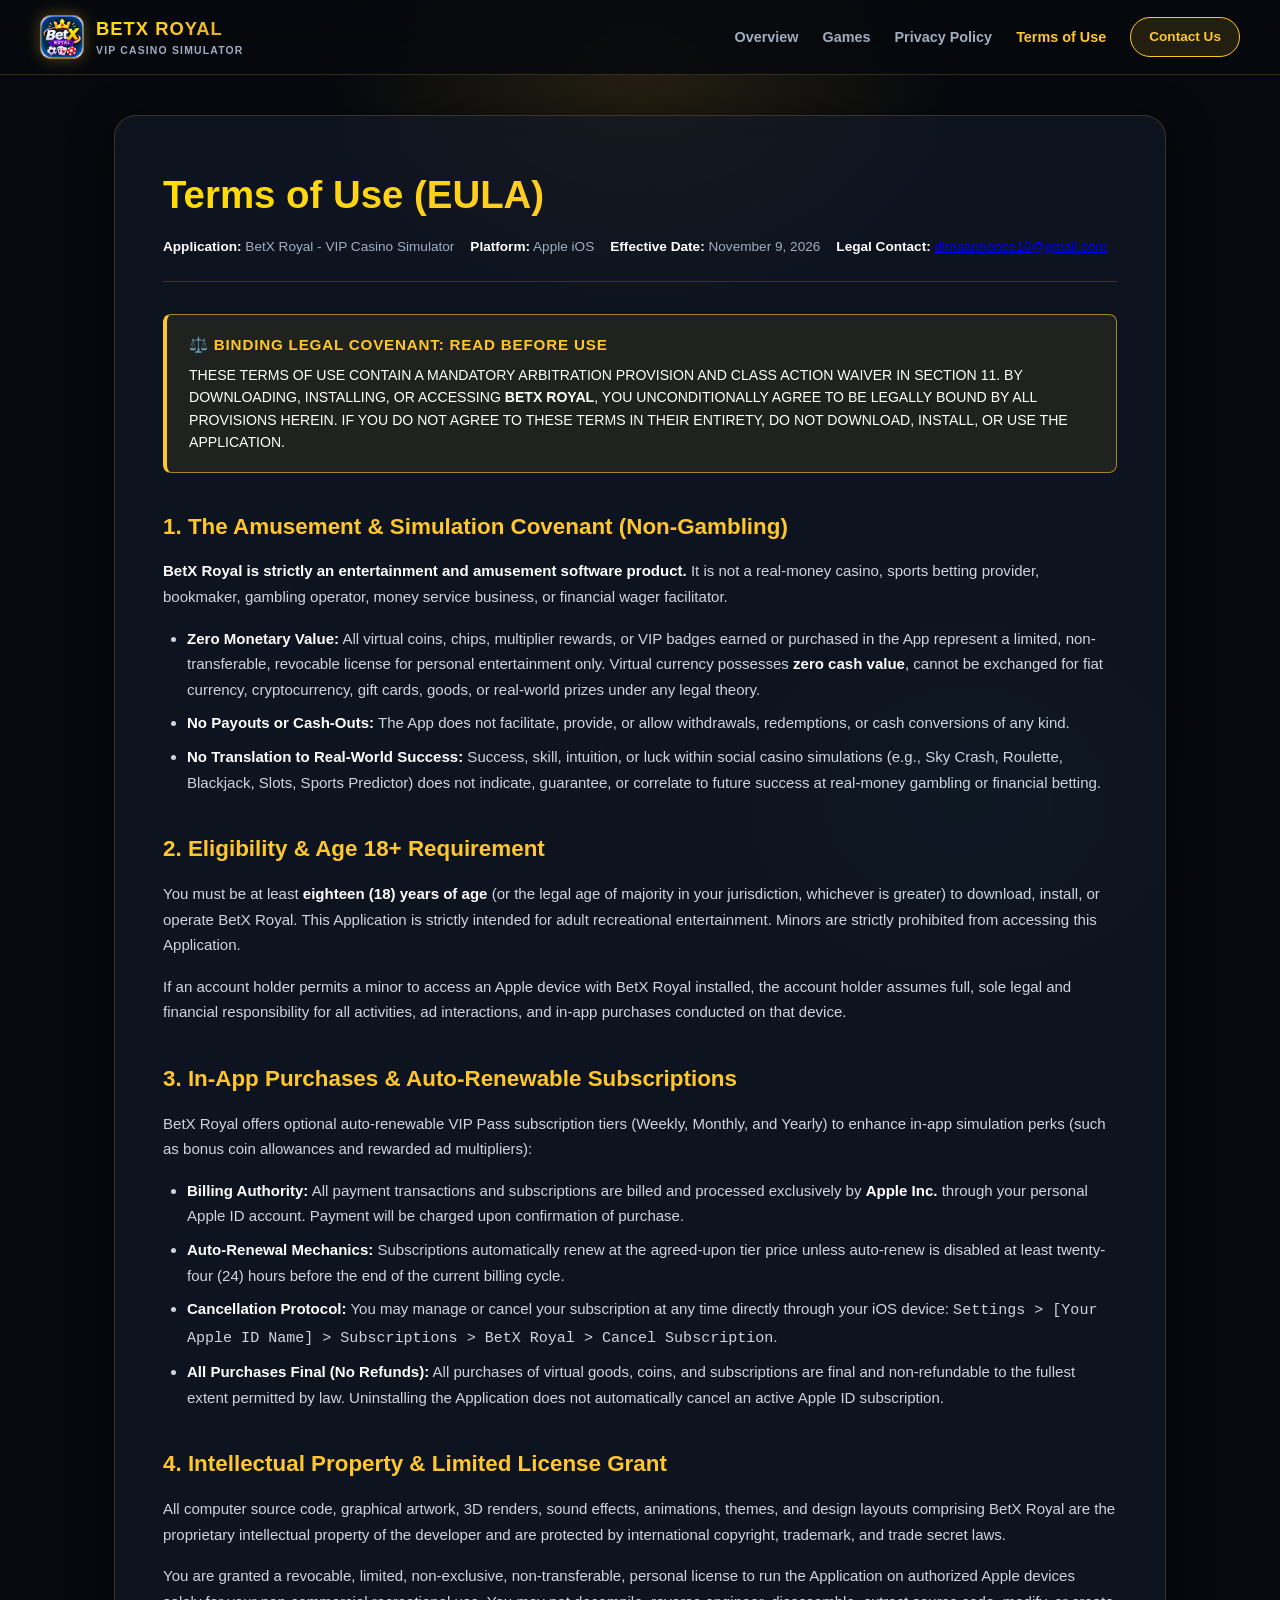
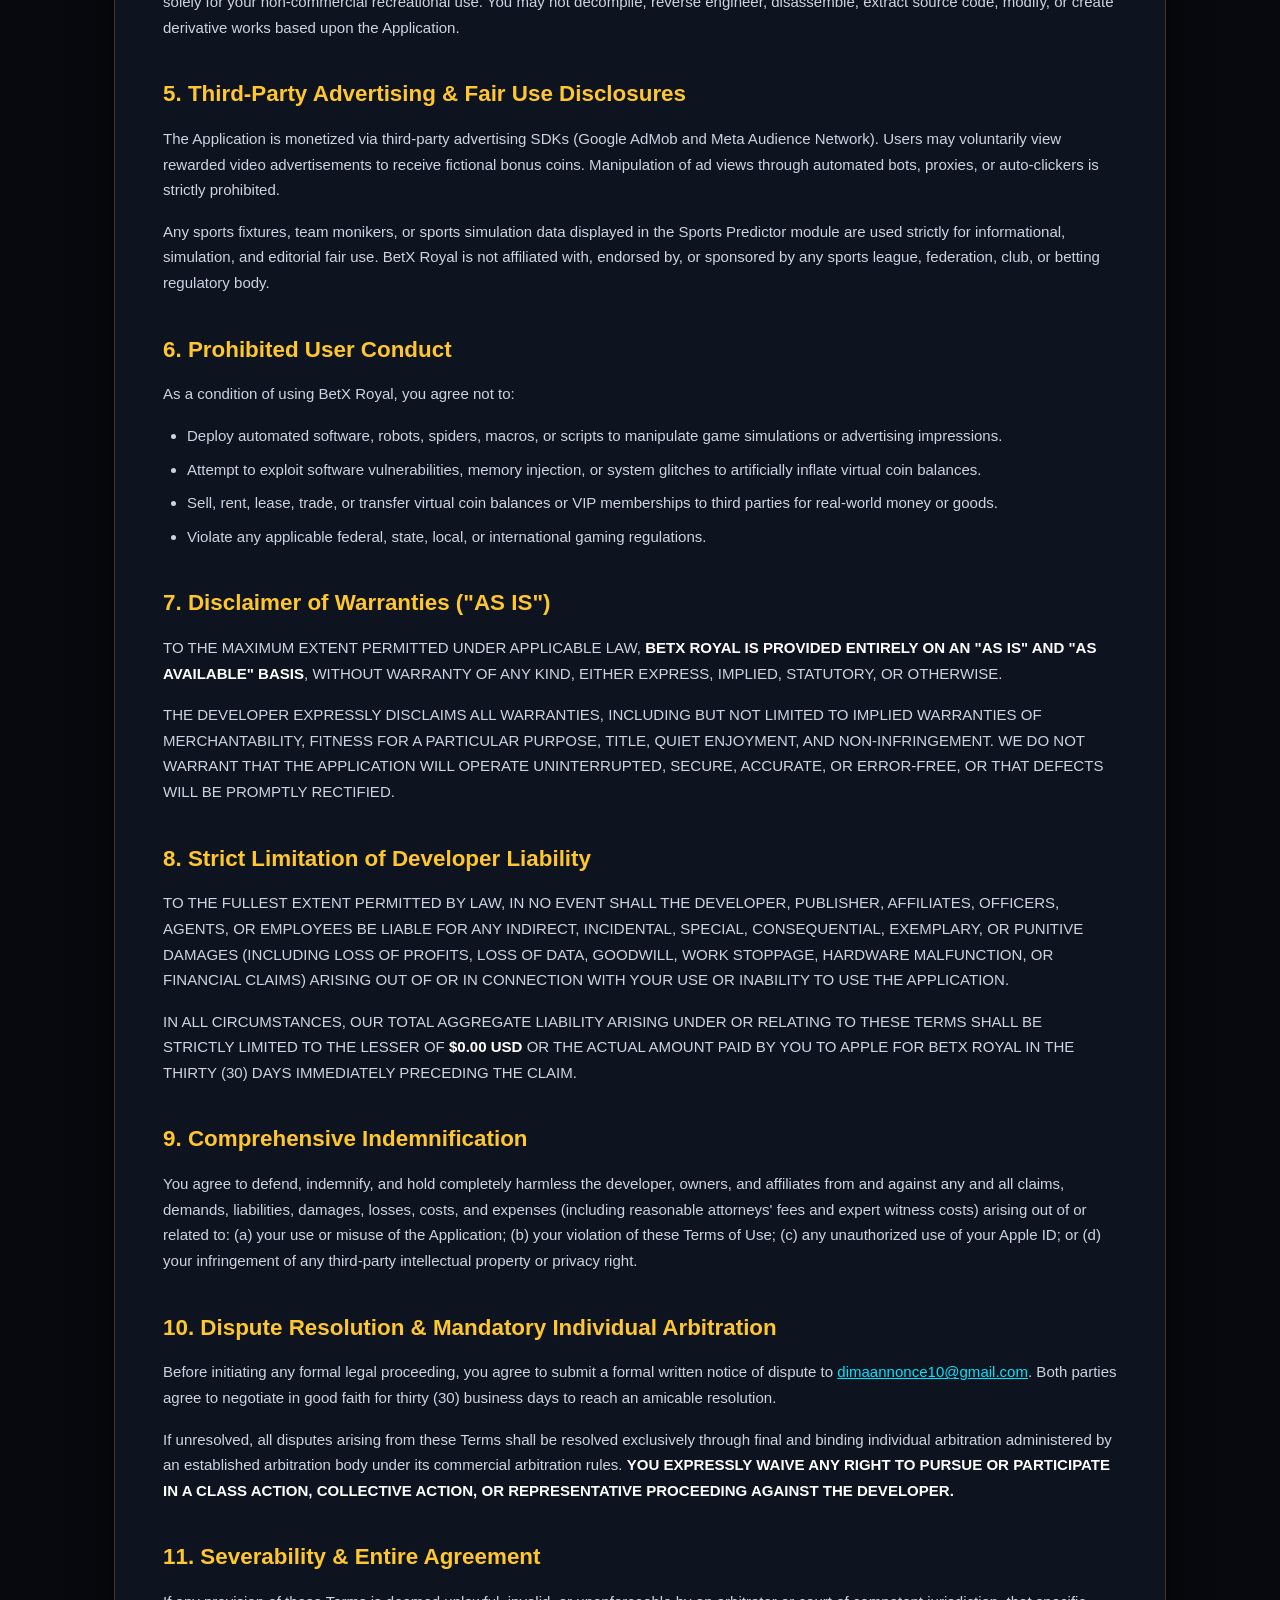
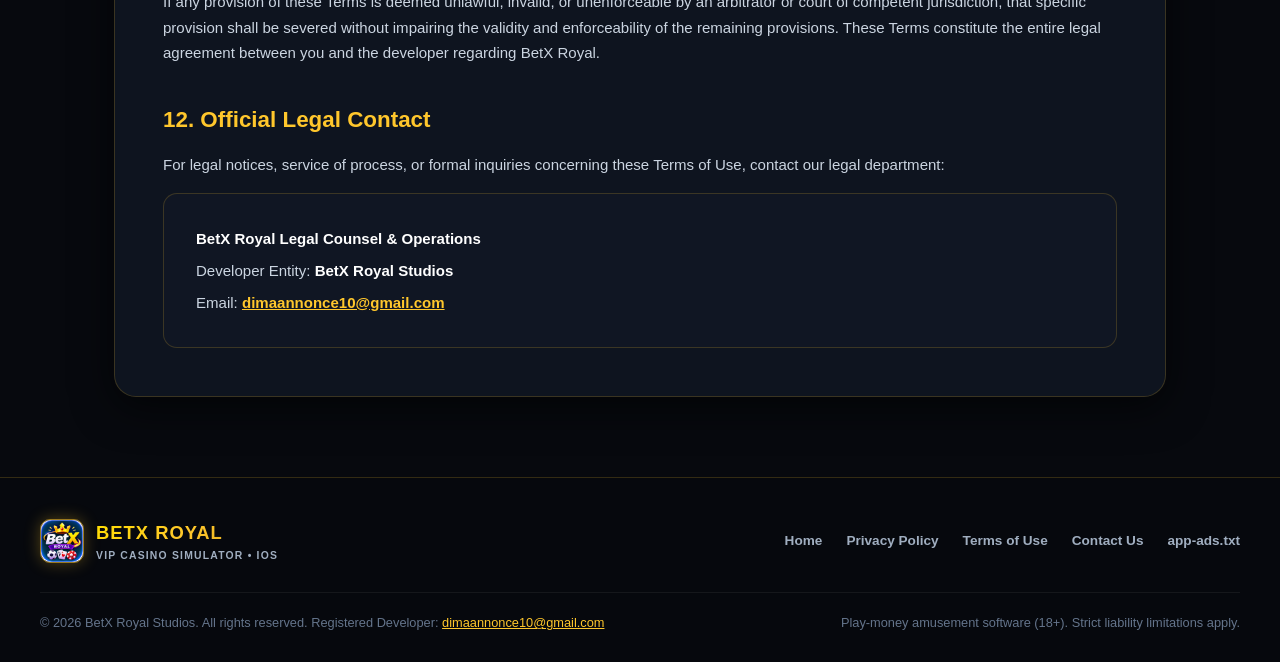
==== terms.html @ 53bc8b68 "Add luxury marketing portal, lawyer-grade privacy policy, terms of use, contact hub, and app-ads.txt" ====
<!DOCTYPE html>
<html lang="en">
<head>
    <meta charset="UTF-8">
    <meta name="viewport" content="width=device-width, initial-scale=1.0">
    <title>Terms of Use | BetX Royal - VIP Casino Simulator</title>
    <meta name="description" content="Official Terms of Use & End User License Agreement (EULA) for BetX Royal (iOS). Strict non-gambling amusement covenant and legal terms.">
    <link rel="stylesheet" href="assets/style.css">
    <link rel="icon" type="image/png" href="assets/logo.png">
</head>
<body>
    <div class="bg-glow-1"></div>
    <div class="bg-glow-2"></div>

    <!-- Navigation Header -->
    <header class="navbar">
        <div class="nav-container">
            <a href="index.html" class="brand-link">
                <img src="assets/logo.png" alt="BetX Royal Logo" class="brand-logo">
                <div class="brand-text">
                    <h1>BETX ROYAL</h1>
                    <p>VIP Casino Simulator</p>
                </div>
            </a>
            <nav class="nav-links">
                <a href="index.html">Overview</a>
                <a href="index.html#games">Games</a>
                <a href="privacy.html">Privacy Policy</a>
                <a href="terms.html" class="active">Terms of Use</a>
                <a href="contact.html" class="btn-contact-nav">Contact Us</a>
            </nav>
        </div>
    </header>

    <!-- Main Content -->
    <main class="content-wrapper">
        <div class="legal-card">
            <div class="legal-header">
                <h1>Terms of Use (EULA)</h1>
                <div class="legal-meta">
                    <span><strong>Application:</strong> BetX Royal - VIP Casino Simulator</span>
                    <span><strong>Platform:</strong> Apple iOS</span>
                    <span><strong>Effective Date:</strong> November 9, 2026</span>
                    <span><strong>Legal Contact:</strong> <a href="mailto:dimaannonce10@gmail.com">dimaannonce10@gmail.com</a></span>
                </div>
            </div>

            <!-- Lawyer Alert Notice -->
            <div class="legal-alert">
                <h4>⚖️ BINDING LEGAL COVENANT: READ BEFORE USE</h4>
                <p>
                    THESE TERMS OF USE CONTAIN A MANDATORY ARBITRATION PROVISION AND CLASS ACTION WAIVER IN SECTION 11. BY DOWNLOADING, INSTALLING, OR ACCESSING <strong>BETX ROYAL</strong>, YOU UNCONDITIONALLY AGREE TO BE LEGALLY BOUND BY ALL PROVISIONS HEREIN. IF YOU DO NOT AGREE TO THESE TERMS IN THEIR ENTIRETY, DO NOT DOWNLOAD, INSTALL, OR USE THE APPLICATION.
                </p>
            </div>

            <div class="legal-content">
                <h2>1. The Amusement & Simulation Covenant (Non-Gambling)</h2>
                <p>
                    <strong>BetX Royal is strictly an entertainment and amusement software product.</strong> It is not a real-money casino, sports betting provider, bookmaker, gambling operator, money service business, or financial wager facilitator.
                </p>
                <ul>
                    <li><strong>Zero Monetary Value:</strong> All virtual coins, chips, multiplier rewards, or VIP badges earned or purchased in the App represent a limited, non-transferable, revocable license for personal entertainment only. Virtual currency possesses <strong>zero cash value</strong>, cannot be exchanged for fiat currency, cryptocurrency, gift cards, goods, or real-world prizes under any legal theory.</li>
                    <li><strong>No Payouts or Cash-Outs:</strong> The App does not facilitate, provide, or allow withdrawals, redemptions, or cash conversions of any kind. </li>
                    <li><strong>No Translation to Real-World Success:</strong> Success, skill, intuition, or luck within social casino simulations (e.g., Sky Crash, Roulette, Blackjack, Slots, Sports Predictor) does not indicate, guarantee, or correlate to future success at real-money gambling or financial betting.</li>
                </ul>

                <h2>2. Eligibility & Age 18+ Requirement</h2>
                <p>
                    You must be at least <strong>eighteen (18) years of age</strong> (or the legal age of majority in your jurisdiction, whichever is greater) to download, install, or operate BetX Royal. This Application is strictly intended for adult recreational entertainment. Minors are strictly prohibited from accessing this Application.
                </p>
                <p>
                    If an account holder permits a minor to access an Apple device with BetX Royal installed, the account holder assumes full, sole legal and financial responsibility for all activities, ad interactions, and in-app purchases conducted on that device.
                </p>

                <h2>3. In-App Purchases & Auto-Renewable Subscriptions</h2>
                <p>
                    BetX Royal offers optional auto-renewable VIP Pass subscription tiers (Weekly, Monthly, and Yearly) to enhance in-app simulation perks (such as bonus coin allowances and rewarded ad multipliers):
                </p>
                <ul>
                    <li><strong>Billing Authority:</strong> All payment transactions and subscriptions are billed and processed exclusively by <strong>Apple Inc.</strong> through your personal Apple ID account. Payment will be charged upon confirmation of purchase.</li>
                    <li><strong>Auto-Renewal Mechanics:</strong> Subscriptions automatically renew at the agreed-upon tier price unless auto-renew is disabled at least twenty-four (24) hours before the end of the current billing cycle.</li>
                    <li><strong>Cancellation Protocol:</strong> You may manage or cancel your subscription at any time directly through your iOS device: <code>Settings &gt; [Your Apple ID Name] &gt; Subscriptions &gt; BetX Royal &gt; Cancel Subscription</code>.</li>
                    <li><strong>All Purchases Final (No Refunds):</strong> All purchases of virtual goods, coins, and subscriptions are final and non-refundable to the fullest extent permitted by law. Uninstalling the Application does not automatically cancel an active Apple ID subscription.</li>
                </ul>

                <h2>4. Intellectual Property & Limited License Grant</h2>
                <p>
                    All computer source code, graphical artwork, 3D renders, sound effects, animations, themes, and design layouts comprising BetX Royal are the proprietary intellectual property of the developer and are protected by international copyright, trademark, and trade secret laws.
                </p>
                <p>
                    You are granted a revocable, limited, non-exclusive, non-transferable, personal license to run the Application on authorized Apple devices solely for your non-commercial recreational use. You may not decompile, reverse engineer, disassemble, extract source code, modify, or create derivative works based upon the Application.
                </p>

                <h2>5. Third-Party Advertising & Fair Use Disclosures</h2>
                <p>
                    The Application is monetized via third-party advertising SDKs (Google AdMob and Meta Audience Network). Users may voluntarily view rewarded video advertisements to receive fictional bonus coins. Manipulation of ad views through automated bots, proxies, or auto-clickers is strictly prohibited.
                </p>
                <p>
                    Any sports fixtures, team monikers, or sports simulation data displayed in the Sports Predictor module are used strictly for informational, simulation, and editorial fair use. BetX Royal is not affiliated with, endorsed by, or sponsored by any sports league, federation, club, or betting regulatory body.
                </p>

                <h2>6. Prohibited User Conduct</h2>
                <p>As a condition of using BetX Royal, you agree not to:</p>
                <ul>
                    <li>Deploy automated software, robots, spiders, macros, or scripts to manipulate game simulations or advertising impressions.</li>
                    <li>Attempt to exploit software vulnerabilities, memory injection, or system glitches to artificially inflate virtual coin balances.</li>
                    <li>Sell, rent, lease, trade, or transfer virtual coin balances or VIP memberships to third parties for real-world money or goods.</li>
                    <li>Violate any applicable federal, state, local, or international gaming regulations.</li>
                </ul>

                <h2>7. Disclaimer of Warranties ("AS IS")</h2>
                <p>
                    TO THE MAXIMUM EXTENT PERMITTED UNDER APPLICABLE LAW, <strong>BETX ROYAL IS PROVIDED ENTIRELY ON AN "AS IS" AND "AS AVAILABLE" BASIS</strong>, WITHOUT WARRANTY OF ANY KIND, EITHER EXPRESS, IMPLIED, STATUTORY, OR OTHERWISE. 
                </p>
                <p>
                    THE DEVELOPER EXPRESSLY DISCLAIMS ALL WARRANTIES, INCLUDING BUT NOT LIMITED TO IMPLIED WARRANTIES OF MERCHANTABILITY, FITNESS FOR A PARTICULAR PURPOSE, TITLE, QUIET ENJOYMENT, AND NON-INFRINGEMENT. WE DO NOT WARRANT THAT THE APPLICATION WILL OPERATE UNINTERRUPTED, SECURE, ACCURATE, OR ERROR-FREE, OR THAT DEFECTS WILL BE PROMPTLY RECTIFIED.
                </p>

                <h2>8. Strict Limitation of Developer Liability</h2>
                <p>
                    TO THE FULLEST EXTENT PERMITTED BY LAW, IN NO EVENT SHALL THE DEVELOPER, PUBLISHER, AFFILIATES, OFFICERS, AGENTS, OR EMPLOYEES BE LIABLE FOR ANY INDIRECT, INCIDENTAL, SPECIAL, CONSEQUENTIAL, EXEMPLARY, OR PUNITIVE DAMAGES (INCLUDING LOSS OF PROFITS, LOSS OF DATA, GOODWILL, WORK STOPPAGE, HARDWARE MALFUNCTION, OR FINANCIAL CLAIMS) ARISING OUT OF OR IN CONNECTION WITH YOUR USE OR INABILITY TO USE THE APPLICATION.
                </p>
                <p>
                    IN ALL CIRCUMSTANCES, OUR TOTAL AGGREGATE LIABILITY ARISING UNDER OR RELATING TO THESE TERMS SHALL BE STRICTLY LIMITED TO THE LESSER OF <strong>$0.00 USD</strong> OR THE ACTUAL AMOUNT PAID BY YOU TO APPLE FOR BETX ROYAL IN THE THIRTY (30) DAYS IMMEDIATELY PRECEDING THE CLAIM.
                </p>

                <h2>9. Comprehensive Indemnification</h2>
                <p>
                    You agree to defend, indemnify, and hold completely harmless the developer, owners, and affiliates from and against any and all claims, demands, liabilities, damages, losses, costs, and expenses (including reasonable attorneys' fees and expert witness costs) arising out of or related to: (a) your use or misuse of the Application; (b) your violation of these Terms of Use; (c) any unauthorized use of your Apple ID; or (d) your infringement of any third-party intellectual property or privacy right.
                </p>

                <h2>10. Dispute Resolution & Mandatory Individual Arbitration</h2>
                <p>
                    Before initiating any formal legal proceeding, you agree to submit a formal written notice of dispute to <a href="mailto:dimaannonce10@gmail.com">dimaannonce10@gmail.com</a>. Both parties agree to negotiate in good faith for thirty (30) business days to reach an amicable resolution.
                </p>
                <p>
                    If unresolved, all disputes arising from these Terms shall be resolved exclusively through final and binding individual arbitration administered by an established arbitration body under its commercial arbitration rules. <strong>YOU EXPRESSLY WAIVE ANY RIGHT TO PURSUE OR PARTICIPATE IN A CLASS ACTION, COLLECTIVE ACTION, OR REPRESENTATIVE PROCEEDING AGAINST THE DEVELOPER.</strong>
                </p>

                <h2>11. Severability & Entire Agreement</h2>
                <p>
                    If any provision of these Terms is deemed unlawful, invalid, or unenforceable by an arbitrator or court of competent jurisdiction, that specific provision shall be severed without impairing the validity and enforceability of the remaining provisions. These Terms constitute the entire legal agreement between you and the developer regarding BetX Royal.
                </p>

                <h2>12. Official Legal Contact</h2>
                <p>
                    For legal notices, service of process, or formal inquiries concerning these Terms of Use, contact our legal department:
                </p>
                <div class="contact-info-card" style="margin-top: 16px;">
                    <p style="margin-bottom: 6px;"><strong>BetX Royal Legal Counsel & Operations</strong></p>
                    <p style="margin-bottom: 6px;">Developer Entity: <strong>BetX Royal Studios</strong></p>
                    <p style="margin-bottom: 0;">Email: <a href="mailto:dimaannonce10@gmail.com" style="color: var(--gold); font-weight: 700;">dimaannonce10@gmail.com</a></p>
                </div>
            </div>
        </div>
    </main>

    <!-- Footer -->
    <footer class="footer">
        <div class="footer-container">
            <div class="footer-top">
                <a href="index.html" class="brand-link">
                    <img src="assets/logo.png" alt="BetX Royal" class="brand-logo">
                    <div class="brand-text">
                        <h1>BETX ROYAL</h1>
                        <p>VIP Casino Simulator &bull; iOS</p>
                    </div>
                </a>
                <div class="footer-links">
                    <a href="index.html">Home</a>
                    <a href="privacy.html">Privacy Policy</a>
                    <a href="terms.html">Terms of Use</a>
                    <a href="contact.html">Contact Us</a>
                    <a href="app-ads.txt">app-ads.txt</a>
                </div>
            </div>
            <div class="footer-bottom">
                <div>&copy; 2026 BetX Royal Studios. All rights reserved. Registered Developer: <a href="mailto:dimaannonce10@gmail.com" style="color: var(--gold);">dimaannonce10@gmail.com</a></div>
                <div>Play-money amusement software (18+). Strict liability limitations apply.</div>
            </div>
        </div>
    </footer>
</body>
</html>
---- assets/style.css ----
:root {
    --bg-primary: #07090E;
    --bg-secondary: #0C1018;
    --bg-card: rgba(18, 24, 38, 0.75);
    --bg-card-hover: rgba(26, 34, 52, 0.9);
    --gold: #FFC72C;
    --gold-light: #FFE082;
    --gold-dark: #D4A017;
    --gold-gradient: linear-gradient(135deg, #FFDF00 0%, #FFC72C 50%, #D4A017 100%);
    --cyan: #00E5FF;
    --emerald: #00F084;
    --text-primary: #FFFFFF;
    --text-secondary: #A0AEC0;
    --text-muted: #64748B;
    --border-subtle: rgba(255, 199, 44, 0.18);
    --border-active: rgba(255, 199, 44, 0.6);
    --shadow-gold: 0 8px 32px rgba(255, 199, 44, 0.15);
    --shadow-cyan: 0 8px 32px rgba(0, 229, 255, 0.15);
    --radius-sm: 8px;
    --radius-md: 14px;
    --radius-lg: 22px;
}

* {
    margin: 0;
    padding: 0;
    box-sizing: border-box;
}

body {
    background-color: var(--bg-primary);
    color: var(--text-primary);
    font-family: -apple-system, BlinkMacSystemFont, "SF Pro Display", "Segoe UI", Roboto, Helvetica, Arial, sans-serif;
    line-height: 1.6;
    overflow-x: hidden;
    min-height: 100vh;
    display: flex;
    flex-direction: column;
}

/* Background Atmosphere Glows */
.bg-glow-1 {
    position: fixed;
    top: -150px;
    left: 50%;
    transform: translateX(-50%);
    width: 650px;
    height: 450px;
    background: radial-gradient(ellipse at center, rgba(255, 199, 44, 0.12) 0%, rgba(7, 9, 14, 0) 70%);
    pointer-events: none;
    z-index: 0;
}

.bg-glow-2 {
    position: fixed;
    bottom: -100px;
    right: 5%;
    width: 500px;
    height: 400px;
    background: radial-gradient(ellipse at center, rgba(0, 229, 255, 0.08) 0%, rgba(7, 9, 14, 0) 70%);
    pointer-events: none;
    z-index: 0;
}

/* Navigation Header */
header.navbar {
    position: sticky;
    top: 0;
    backdrop-filter: blur(20px);
    -webkit-backdrop-filter: blur(20px);
    background: rgba(7, 9, 14, 0.85);
    border-bottom: 1px solid var(--border-subtle);
    z-index: 100;
    padding: 14px 24px;
}

.nav-container {
    max-width: 1200px;
    margin: 0 auto;
    display: flex;
    justify-content: space-between;
    align-items: center;
}

.brand-link {
    display: flex;
    align-items: center;
    gap: 12px;
    text-decoration: none;
    color: var(--text-primary);
}

.brand-logo {
    width: 44px;
    height: 44px;
    border-radius: 10px;
    border: 1px solid var(--border-active);
    box-shadow: 0 0 16px rgba(255, 199, 44, 0.3);
    object-fit: cover;
}

.brand-text h1 {
    font-size: 1.15rem;
    font-weight: 900;
    letter-spacing: 1px;
    background: var(--gold-gradient);
    -webkit-background-clip: text;
    -webkit-text-fill-color: transparent;
}

.brand-text p {
    font-size: 0.65rem;
    font-weight: 700;
    letter-spacing: 1.2px;
    color: var(--text-secondary);
    text-transform: uppercase;
}

nav.nav-links {
    display: flex;
    align-items: center;
    gap: 24px;
}

nav.nav-links a {
    color: var(--text-secondary);
    text-decoration: none;
    font-size: 0.9rem;
    font-weight: 600;
    transition: color 0.2s ease, transform 0.2s ease;
}

nav.nav-links a:hover,
nav.nav-links a.active {
    color: var(--gold);
}

.btn-contact-nav {
    padding: 8px 18px;
    border-radius: 30px;
    background: rgba(255, 199, 44, 0.12);
    border: 1px solid var(--gold);
    color: var(--gold) !important;
    font-size: 0.85rem !important;
    font-weight: 700 !important;
}

.btn-contact-nav:hover {
    background: var(--gold) !important;
    color: #000000 !important;
    box-shadow: var(--shadow-gold);
}

/* Layout Container */
main.content-wrapper {
    flex: 1;
    max-width: 1100px;
    width: 100%;
    margin: 0 auto;
    padding: 40px 24px 80px;
    position: relative;
    z-index: 1;
}

/* Hero Section */
.hero-section {
    text-align: center;
    padding: 40px 0 60px;
}

.badge-pill {
    display: inline-flex;
    align-items: center;
    gap: 8px;
    padding: 6px 16px;
    background: rgba(255, 199, 44, 0.12);
    border: 1px solid var(--border-active);
    border-radius: 30px;
    font-size: 0.75rem;
    font-weight: 800;
    letter-spacing: 1px;
    color: var(--gold);
    text-transform: uppercase;
    margin-bottom: 24px;
    box-shadow: 0 0 20px rgba(255, 199, 44, 0.2);
}

.hero-title {
    font-size: 3rem;
    font-weight: 900;
    line-height: 1.15;
    margin-bottom: 18px;
    letter-spacing: -0.5px;
}

.hero-title span.highlight {
    background: var(--gold-gradient);
    -webkit-background-clip: text;
    -webkit-text-fill-color: transparent;
}

.hero-subtitle {
    font-size: 1.15rem;
    color: var(--text-secondary);
    max-width: 720px;
    margin: 0 auto 36px;
}

.hero-cta-group {
    display: flex;
    justify-content: center;
    gap: 16px;
    flex-wrap: wrap;
    margin-bottom: 50px;
}

.btn-primary {
    display: inline-flex;
    align-items: center;
    gap: 10px;
    padding: 14px 32px;
    background: var(--gold-gradient);
    color: #07090E;
    font-weight: 800;
    font-size: 1rem;
    border-radius: 30px;
    text-decoration: none;
    box-shadow: var(--shadow-gold);
    transition: transform 0.2s, box-shadow 0.2s;
}

.btn-primary:hover {
    transform: translateY(-2px);
    box-shadow: 0 12px 36px rgba(255, 199, 44, 0.35);
}

.btn-secondary {
    display: inline-flex;
    align-items: center;
    gap: 10px;
    padding: 14px 28px;
    background: rgba(255, 255, 255, 0.05);
    color: var(--text-primary);
    border: 1px solid var(--border-subtle);
    font-weight: 700;
    font-size: 1rem;
    border-radius: 30px;
    text-decoration: none;
    transition: background 0.2s, border-color 0.2s;
}

.btn-secondary:hover {
    background: rgba(255, 255, 255, 0.1);
    border-color: var(--gold);
}

.hero-banner-container {
    border-radius: var(--radius-lg);
    overflow: hidden;
    border: 1px solid var(--border-active);
    box-shadow: 0 20px 60px rgba(0, 0, 0, 0.8), 0 0 30px rgba(255, 199, 44, 0.15);
    margin-bottom: 70px;
}

.hero-banner-img {
    width: 100%;
    height: auto;
    display: block;
}

/* Feature Pillars Grid */
.pillars-grid {
    display: grid;
    grid-template-columns: repeat(auto-fit, minmax(240px, 1fr));
    gap: 20px;
    margin-bottom: 80px;
}

.pillar-card {
    background: var(--bg-card);
    border: 1px solid var(--border-subtle);
    border-radius: var(--radius-md);
    padding: 28px 24px;
    transition: transform 0.3s, border-color 0.3s, background 0.3s;
}

.pillar-card:hover {
    transform: translateY(-4px);
    border-color: var(--border-active);
    background: var(--bg-card-hover);
    box-shadow: var(--shadow-gold);
}

.pillar-icon {
    font-size: 2rem;
    margin-bottom: 14px;
    display: inline-block;
}

.pillar-title {
    font-size: 1.15rem;
    font-weight: 800;
    margin-bottom: 8px;
    color: var(--text-primary);
}

.pillar-desc {
    font-size: 0.9rem;
    color: var(--text-secondary);
    line-height: 1.5;
}

/* Games Grid */
.section-heading {
    text-align: center;
    margin-bottom: 36px;
}

.section-heading h2 {
    font-size: 2.2rem;
    font-weight: 900;
    margin-bottom: 10px;
}

.section-heading p {
    color: var(--text-secondary);
    font-size: 1rem;
}

.games-grid {
    display: grid;
    grid-template-columns: repeat(auto-fill, minmax(300px, 1fr));
    gap: 24px;
    margin-bottom: 80px;
}

.game-card {
    background: var(--bg-card);
    border: 1px solid var(--border-subtle);
    border-radius: var(--radius-md);
    overflow: hidden;
    transition: transform 0.3s, border-color 0.3s, box-shadow 0.3s;
}

.game-card:hover {
    transform: translateY(-5px);
    border-color: var(--border-active);
    box-shadow: var(--shadow-gold);
}

.game-thumb-wrapper {
    position: relative;
    width: 100%;
    aspect-ratio: 600 / 420;
    overflow: hidden;
    background: #000;
}

.game-thumb-img {
    width: 100%;
    height: 100%;
    object-fit: cover;
    transition: transform 0.5s ease;
}

.game-card:hover .game-thumb-img {
    transform: scale(1.05);
}

.game-badge {
    position: absolute;
    top: 10px;
    right: 10px;
    background: rgba(7, 9, 14, 0.85);
    border: 1px solid var(--border-active);
    color: var(--gold);
    font-size: 0.7rem;
    font-weight: 800;
    padding: 4px 10px;
    border-radius: 20px;
    backdrop-filter: blur(8px);
}

.game-info {
    padding: 18px 20px;
}

.game-name {
    font-size: 1.15rem;
    font-weight: 800;
    color: var(--text-primary);
    margin-bottom: 4px;
}

.game-desc {
    font-size: 0.85rem;
    color: var(--text-secondary);
    line-height: 1.4;
}

/* Legal Documents Content Box */
.legal-card {
    background: var(--bg-card);
    border: 1px solid var(--border-subtle);
    border-radius: var(--radius-lg);
    padding: 48px;
    backdrop-filter: blur(12px);
    box-shadow: 0 10px 40px rgba(0, 0, 0, 0.6);
}

.legal-header {
    border-bottom: 1px solid var(--border-subtle);
    padding-bottom: 24px;
    margin-bottom: 32px;
}

.legal-header h1 {
    font-size: 2.4rem;
    font-weight: 900;
    margin-bottom: 10px;
    background: var(--gold-gradient);
    -webkit-background-clip: text;
    -webkit-text-fill-color: transparent;
}

.legal-meta {
    display: flex;
    flex-wrap: wrap;
    gap: 16px;
    font-size: 0.85rem;
    color: var(--text-secondary);
}

.legal-meta span strong {
    color: var(--text-primary);
}

/* Legal Disclaimer Alert Box */
.legal-alert {
    background: rgba(255, 199, 44, 0.08);
    border: 1px solid var(--border-active);
    border-left: 4px solid var(--gold);
    border-radius: var(--radius-sm);
    padding: 18px 22px;
    margin: 28px 0;
}

.legal-alert h4 {
    color: var(--gold);
    font-size: 0.95rem;
    font-weight: 800;
    margin-bottom: 6px;
    text-transform: uppercase;
    letter-spacing: 0.8px;
}

.legal-alert p {
    font-size: 0.88rem;
    color: var(--text-primary);
    line-height: 1.6;
}

/* Legal Section Formatting */
.legal-content h2 {
    font-size: 1.4rem;
    font-weight: 800;
    margin-top: 36px;
    margin-bottom: 14px;
    color: var(--gold);
    display: flex;
    align-items: center;
    gap: 8px;
}

.legal-content h3 {
    font-size: 1.05rem;
    font-weight: 700;
    margin-top: 20px;
    margin-bottom: 8px;
    color: var(--text-primary);
}

.legal-content p {
    font-size: 0.94rem;
    color: #CBD5E1;
    margin-bottom: 16px;
    line-height: 1.7;
}

.legal-content ul, .legal-content ol {
    margin: 12px 0 20px 24px;
    color: #CBD5E1;
    font-size: 0.94rem;
    line-height: 1.7;
}

.legal-content li {
    margin-bottom: 8px;
}

.legal-content strong {
    color: var(--text-primary);
}

.legal-content a {
    color: var(--cyan);
    text-decoration: underline;
}

/* Contact Hub Styling */
.contact-grid {
    display: grid;
    grid-template-columns: 1fr 1.2fr;
    gap: 36px;
    margin-top: 24px;
}

.contact-info-card {
    background: var(--bg-card);
    border: 1px solid var(--border-subtle);
    border-radius: var(--radius-md);
    padding: 32px;
}

.contact-info-item {
    display: flex;
    align-items: flex-start;
    gap: 16px;
    margin-bottom: 24px;
}

.contact-icon {
    font-size: 1.4rem;
    color: var(--gold);
    background: rgba(255, 199, 44, 0.1);
    border-radius: 10px;
    padding: 10px;
    display: flex;
    align-items: center;
    justify-content: center;
}

.contact-details h4 {
    font-size: 0.95rem;
    font-weight: 700;
    color: var(--text-primary);
    margin-bottom: 4px;
}

.contact-details p, .contact-details a {
    font-size: 0.88rem;
    color: var(--text-secondary);
    text-decoration: none;
}

.contact-details a:hover {
    color: var(--gold);
}

.contact-form {
    background: var(--bg-card);
    border: 1px solid var(--border-subtle);
    border-radius: var(--radius-md);
    padding: 32px;
}

.form-group {
    margin-bottom: 20px;
}

.form-label {
    display: block;
    font-size: 0.85rem;
    font-weight: 700;
    color: var(--text-primary);
    margin-bottom: 8px;
}

.form-control {
    width: 100%;
    background: rgba(7, 9, 14, 0.7);
    border: 1px solid var(--border-subtle);
    border-radius: var(--radius-sm);
    padding: 12px 16px;
    color: var(--text-primary);
    font-size: 0.95rem;
    transition: border-color 0.2s, box-shadow 0.2s;
}

.form-control:focus {
    outline: none;
    border-color: var(--gold);
    box-shadow: 0 0 10px rgba(255, 199, 44, 0.25);
}

textarea.form-control {
    min-height: 120px;
    resize: vertical;
}

/* Footer */
footer.footer {
    border-top: 1px solid var(--border-subtle);
    background: rgba(7, 9, 14, 0.95);
    padding: 40px 24px 30px;
    margin-top: auto;
    position: relative;
    z-index: 10;
}

.footer-container {
    max-width: 1200px;
    margin: 0 auto;
    display: flex;
    flex-direction: column;
    gap: 28px;
}

.footer-top {
    display: flex;
    justify-content: space-between;
    align-items: center;
    flex-wrap: wrap;
    gap: 20px;
}

.footer-links {
    display: flex;
    gap: 24px;
    flex-wrap: wrap;
}

.footer-links a {
    color: var(--text-secondary);
    text-decoration: none;
    font-size: 0.85rem;
    font-weight: 600;
    transition: color 0.2s;
}

.footer-links a:hover {
    color: var(--gold);
}

.footer-bottom {
    border-top: 1px solid rgba(255, 255, 255, 0.06);
    padding-top: 20px;
    display: flex;
    justify-content: space-between;
    align-items: center;
    flex-wrap: wrap;
    gap: 16px;
    font-size: 0.8rem;
    color: var(--text-muted);
}

/* Responsive adjustments */
@media (max-width: 860px) {
    .hero-title {
        font-size: 2.2rem;
    }
    nav.nav-links {
        display: none;
    }
    .contact-grid {
        grid-template-columns: 1fr;
    }
    .legal-card {
        padding: 24px;
    }
}
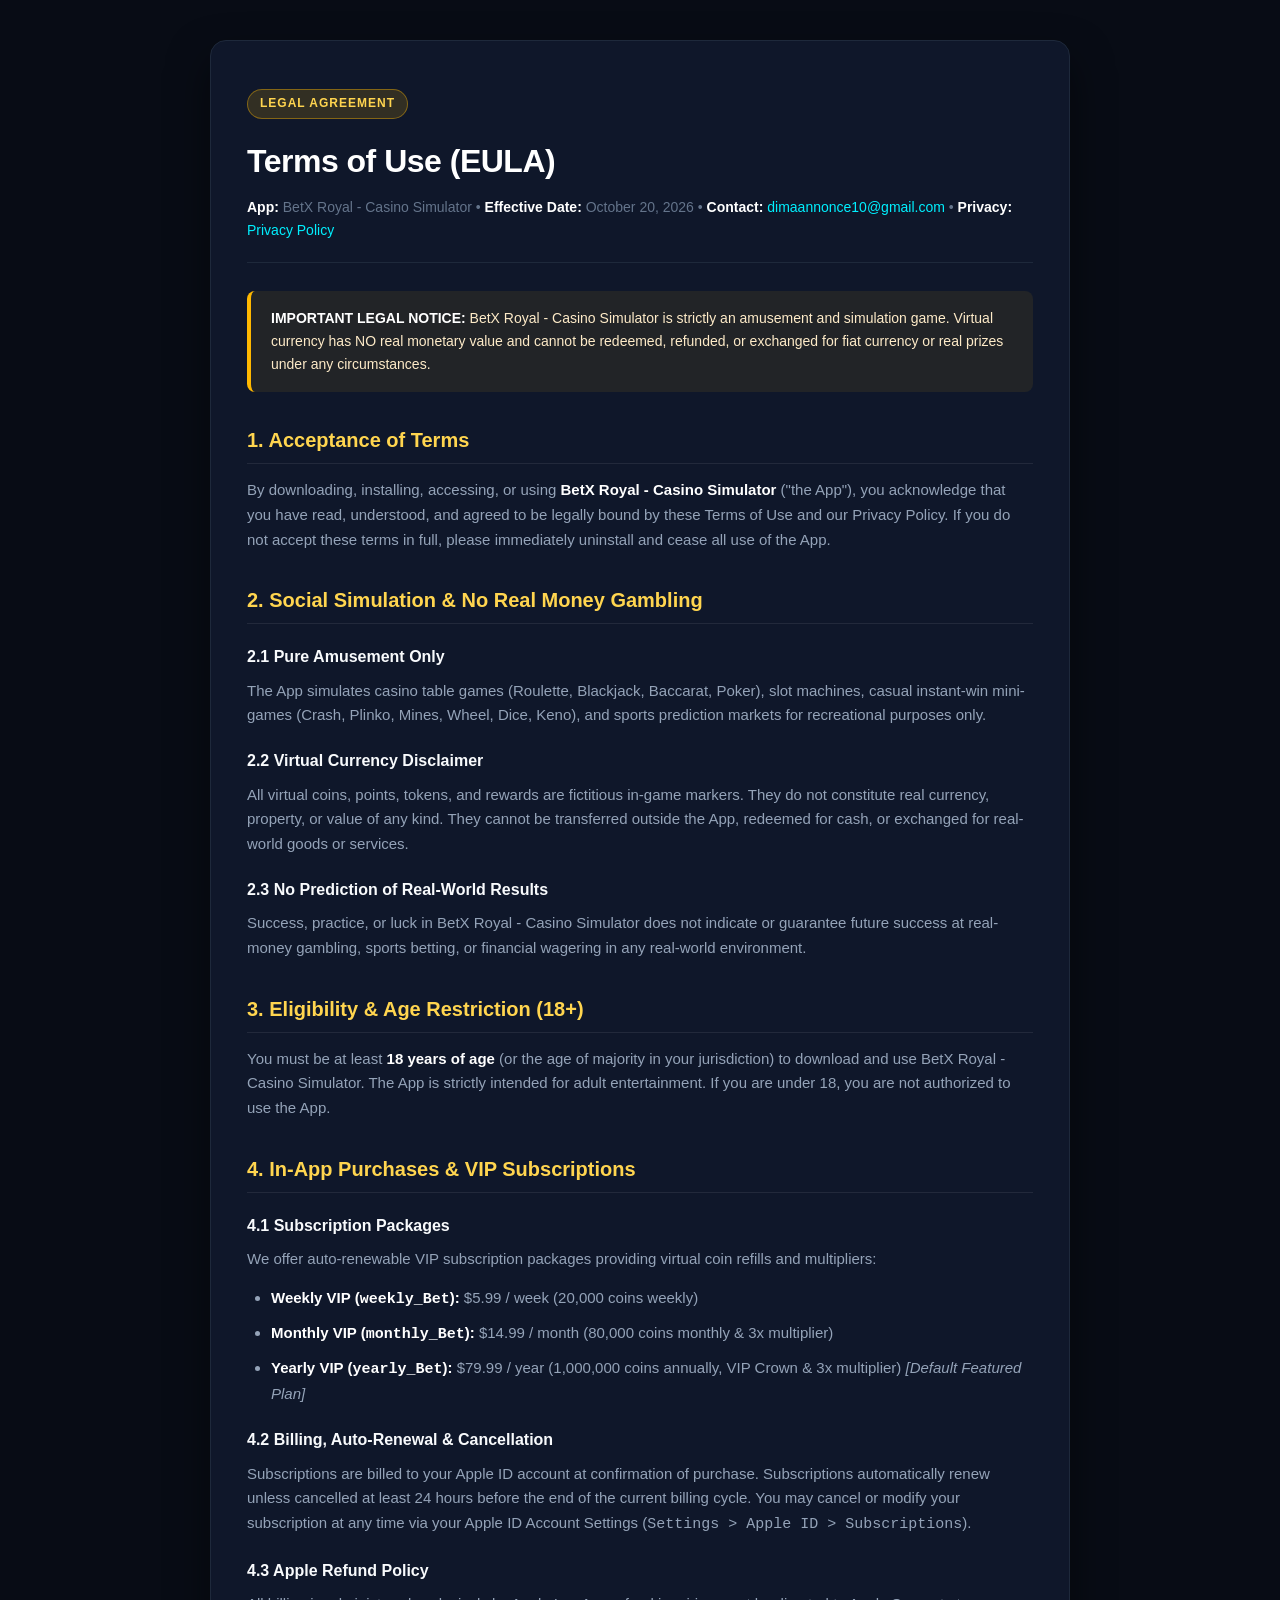
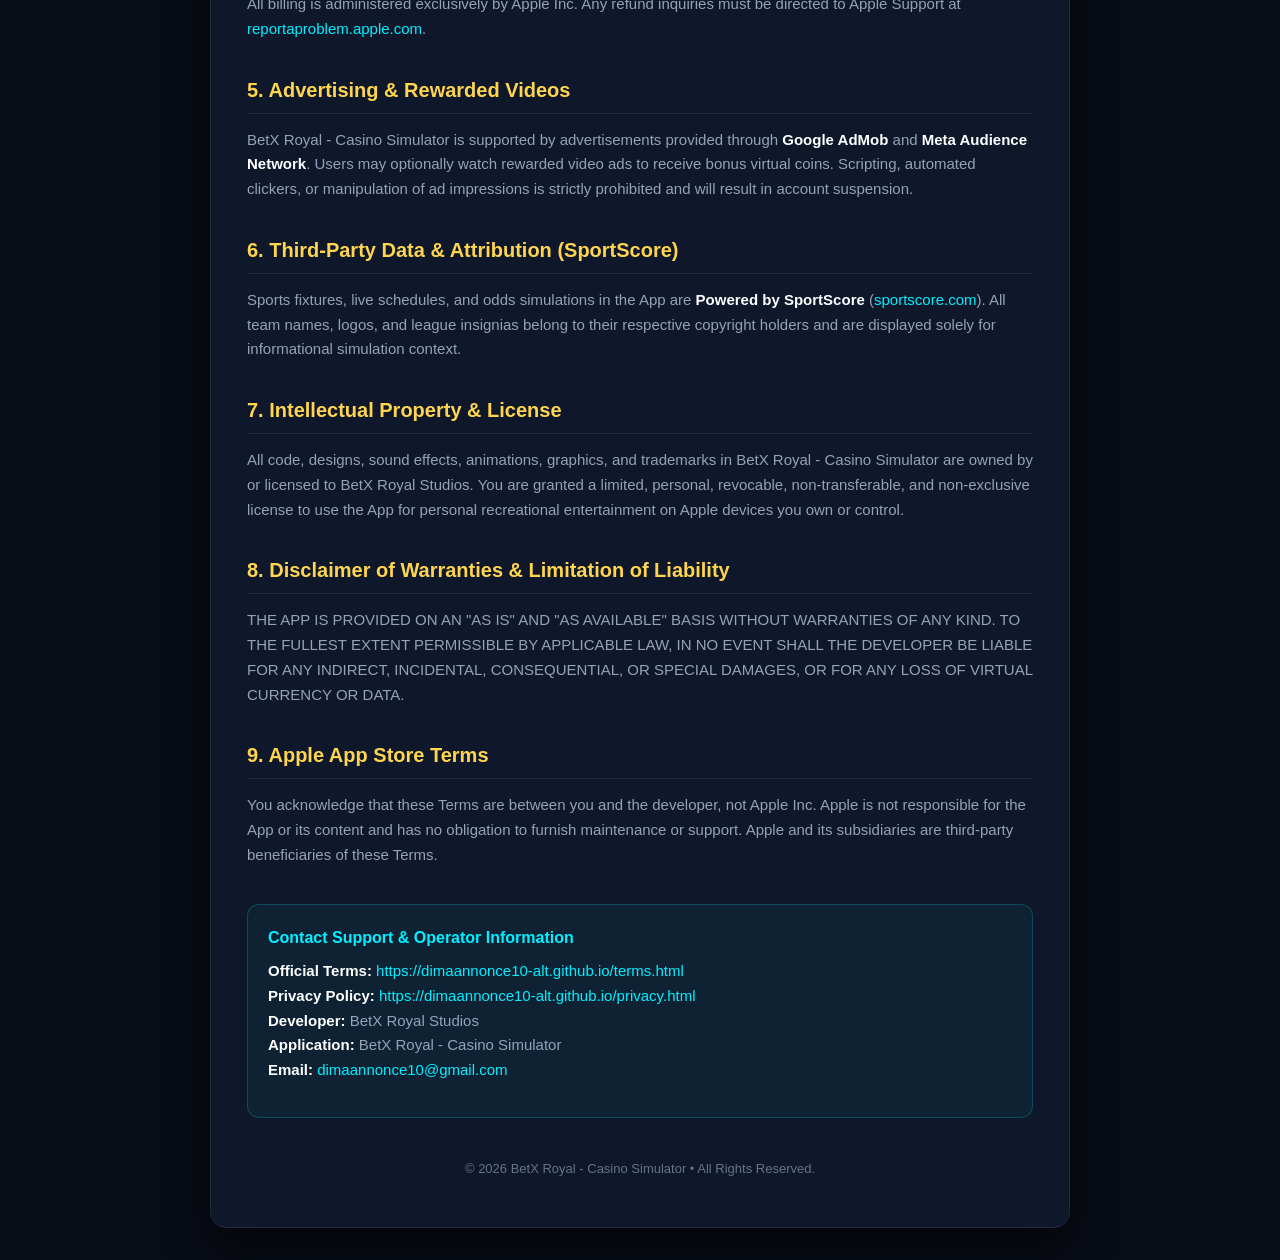
==== commit 547f93e1: "chore(legal): update VIP subscription product IDs to weekly_Bet, monthly_Bet, and yearly_Bet" ====
--- a/terms.html
+++ b/terms.html
@@ -3,182 +3,198 @@
 <head>
     <meta charset="UTF-8">
     <meta name="viewport" content="width=device-width, initial-scale=1.0">
-    <title>Terms of Use | BetX Royal - VIP Casino Simulator</title>
-    <meta name="description" content="Official Terms of Use & End User License Agreement (EULA) for BetX Royal (iOS). Strict non-gambling amusement covenant and legal terms.">
-    <link rel="stylesheet" href="assets/style.css">
-    <link rel="icon" type="image/png" href="assets/logo.png">
+    <title>Terms of Use | BetX Royal - Casino Simulator</title>
+    <style>
+        :root {
+            --bg-color: #080C15;
+            --card-bg: #0F172A;
+            --border-color: #1E293B;
+            --gold: #FFB800;
+            --gold-bright: #FFD54F;
+            --text-main: #F8FAFC;
+            --text-sub: #94A3B8;
+            --text-muted: #64748B;
+            --cyan: #00F0FF;
+        }
+        * { box-sizing: border-box; margin: 0; padding: 0; }
+        body {
+            background-color: var(--bg-color);
+            color: var(--text-main);
+            font-family: -apple-system, BlinkMacSystemFont, "Segoe UI", Roboto, Helvetica, Arial, sans-serif;
+            line-height: 1.65;
+            padding: 40px 20px;
+        }
+        .container {
+            max-width: 860px;
+            margin: 0 auto;
+            background: var(--card-bg);
+            border: 1px solid var(--border-color);
+            border-radius: 16px;
+            padding: 48px 36px;
+            box-shadow: 0 20px 40px rgba(0,0,0,0.5);
+        }
+        .badge {
+            display: inline-block;
+            background: rgba(255, 184, 0, 0.15);
+            color: var(--gold-bright);
+            border: 1px solid rgba(255, 184, 0, 0.4);
+            padding: 4px 12px;
+            border-radius: 9999px;
+            font-size: 12px;
+            font-weight: 700;
+            text-transform: uppercase;
+            letter-spacing: 1px;
+            margin-bottom: 16px;
+        }
+        h1 {
+            font-size: 32px;
+            font-weight: 900;
+            letter-spacing: -0.5px;
+            margin-bottom: 8px;
+            color: #FFFFFF;
+        }
+        .meta {
+            color: var(--text-muted);
+            font-size: 14px;
+            margin-bottom: 28px;
+            padding-bottom: 20px;
+            border-bottom: 1px solid var(--border-color);
+        }
+        .notice-box {
+            background: rgba(255, 184, 0, 0.08);
+            border-left: 4px solid var(--gold);
+            padding: 16px 20px;
+            border-radius: 8px;
+            margin: 24px 0;
+            font-size: 14px;
+            color: #FEEBC8;
+        }
+        h2 {
+            font-size: 20px;
+            font-weight: 800;
+            color: var(--gold-bright);
+            margin: 32px 0 14px 0;
+            padding-bottom: 6px;
+            border-bottom: 1px solid rgba(255, 255, 255, 0.08);
+        }
+        h3 {
+            font-size: 16px;
+            font-weight: 700;
+            color: var(--text-main);
+            margin: 20px 0 8px 0;
+        }
+        p, li {
+            color: var(--text-sub);
+            font-size: 15px;
+            margin-bottom: 14px;
+        }
+        ul {
+            padding-left: 24px;
+            margin-bottom: 16px;
+        }
+        li {
+            margin-bottom: 8px;
+        }
+        strong {
+            color: #FFFFFF;
+        }
+        a {
+            color: var(--cyan);
+            text-decoration: none;
+            transition: color 0.2s;
+        }
+        a:hover {
+            color: #67E8F9;
+            text-decoration: underline;
+        }
+        .contact-card {
+            background: rgba(0, 240, 255, 0.05);
+            border: 1px solid rgba(0, 240, 255, 0.2);
+            padding: 20px;
+            border-radius: 12px;
+            margin-top: 36px;
+        }
+        .contact-card h3 {
+            margin-top: 0;
+            color: var(--cyan);
+        }
+        .footer {
+            margin-top: 40px;
+            text-align: center;
+            font-size: 13px;
+            color: var(--text-muted);
+        }
+    </style>
 </head>
 <body>
-    <div class="bg-glow-1"></div>
-    <div class="bg-glow-2"></div>
-
-    <!-- Navigation Header -->
-    <header class="navbar">
-        <div class="nav-container">
-            <a href="index.html" class="brand-link">
-                <img src="assets/logo.png" alt="BetX Royal Logo" class="brand-logo">
-                <div class="brand-text">
-                    <h1>BETX ROYAL</h1>
-                    <p>VIP Casino Simulator</p>
-                </div>
-            </a>
-            <nav class="nav-links">
-                <a href="index.html">Overview</a>
-                <a href="index.html#games">Games</a>
-                <a href="privacy.html">Privacy Policy</a>
-                <a href="terms.html" class="active">Terms of Use</a>
-                <a href="contact.html" class="btn-contact-nav">Contact Us</a>
-            </nav>
-        </div>
-    </header>
-
-    <!-- Main Content -->
-    <main class="content-wrapper">
-        <div class="legal-card">
-            <div class="legal-header">
-                <h1>Terms of Use (EULA)</h1>
-                <div class="legal-meta">
-                    <span><strong>Application:</strong> BetX Royal - VIP Casino Simulator</span>
-                    <span><strong>Platform:</strong> Apple iOS</span>
-                    <span><strong>Effective Date:</strong> November 9, 2026</span>
-                    <span><strong>Legal Contact:</strong> <a href="mailto:dimaannonce10@gmail.com">dimaannonce10@gmail.com</a></span>
-                </div>
-            </div>
-
-            <!-- Lawyer Alert Notice -->
-            <div class="legal-alert">
-                <h4>⚖️ BINDING LEGAL COVENANT: READ BEFORE USE</h4>
-                <p>
-                    THESE TERMS OF USE CONTAIN A MANDATORY ARBITRATION PROVISION AND CLASS ACTION WAIVER IN SECTION 11. BY DOWNLOADING, INSTALLING, OR ACCESSING <strong>BETX ROYAL</strong>, YOU UNCONDITIONALLY AGREE TO BE LEGALLY BOUND BY ALL PROVISIONS HEREIN. IF YOU DO NOT AGREE TO THESE TERMS IN THEIR ENTIRETY, DO NOT DOWNLOAD, INSTALL, OR USE THE APPLICATION.
-                </p>
-            </div>
-
-            <div class="legal-content">
-                <h2>1. The Amusement & Simulation Covenant (Non-Gambling)</h2>
-                <p>
-                    <strong>BetX Royal is strictly an entertainment and amusement software product.</strong> It is not a real-money casino, sports betting provider, bookmaker, gambling operator, money service business, or financial wager facilitator.
-                </p>
-                <ul>
-                    <li><strong>Zero Monetary Value:</strong> All virtual coins, chips, multiplier rewards, or VIP badges earned or purchased in the App represent a limited, non-transferable, revocable license for personal entertainment only. Virtual currency possesses <strong>zero cash value</strong>, cannot be exchanged for fiat currency, cryptocurrency, gift cards, goods, or real-world prizes under any legal theory.</li>
-                    <li><strong>No Payouts or Cash-Outs:</strong> The App does not facilitate, provide, or allow withdrawals, redemptions, or cash conversions of any kind. </li>
-                    <li><strong>No Translation to Real-World Success:</strong> Success, skill, intuition, or luck within social casino simulations (e.g., Sky Crash, Roulette, Blackjack, Slots, Sports Predictor) does not indicate, guarantee, or correlate to future success at real-money gambling or financial betting.</li>
-                </ul>
-
-                <h2>2. Eligibility & Age 18+ Requirement</h2>
-                <p>
-                    You must be at least <strong>eighteen (18) years of age</strong> (or the legal age of majority in your jurisdiction, whichever is greater) to download, install, or operate BetX Royal. This Application is strictly intended for adult recreational entertainment. Minors are strictly prohibited from accessing this Application.
-                </p>
-                <p>
-                    If an account holder permits a minor to access an Apple device with BetX Royal installed, the account holder assumes full, sole legal and financial responsibility for all activities, ad interactions, and in-app purchases conducted on that device.
-                </p>
-
-                <h2>3. In-App Purchases & Auto-Renewable Subscriptions</h2>
-                <p>
-                    BetX Royal offers optional auto-renewable VIP Pass subscription tiers (Weekly, Monthly, and Yearly) to enhance in-app simulation perks (such as bonus coin allowances and rewarded ad multipliers):
-                </p>
-                <ul>
-                    <li><strong>Billing Authority:</strong> All payment transactions and subscriptions are billed and processed exclusively by <strong>Apple Inc.</strong> through your personal Apple ID account. Payment will be charged upon confirmation of purchase.</li>
-                    <li><strong>Auto-Renewal Mechanics:</strong> Subscriptions automatically renew at the agreed-upon tier price unless auto-renew is disabled at least twenty-four (24) hours before the end of the current billing cycle.</li>
-                    <li><strong>Cancellation Protocol:</strong> You may manage or cancel your subscription at any time directly through your iOS device: <code>Settings &gt; [Your Apple ID Name] &gt; Subscriptions &gt; BetX Royal &gt; Cancel Subscription</code>.</li>
-                    <li><strong>All Purchases Final (No Refunds):</strong> All purchases of virtual goods, coins, and subscriptions are final and non-refundable to the fullest extent permitted by law. Uninstalling the Application does not automatically cancel an active Apple ID subscription.</li>
-                </ul>
-
-                <h2>4. Intellectual Property & Limited License Grant</h2>
-                <p>
-                    All computer source code, graphical artwork, 3D renders, sound effects, animations, themes, and design layouts comprising BetX Royal are the proprietary intellectual property of the developer and are protected by international copyright, trademark, and trade secret laws.
-                </p>
-                <p>
-                    You are granted a revocable, limited, non-exclusive, non-transferable, personal license to run the Application on authorized Apple devices solely for your non-commercial recreational use. You may not decompile, reverse engineer, disassemble, extract source code, modify, or create derivative works based upon the Application.
-                </p>
-
-                <h2>5. Third-Party Advertising & Fair Use Disclosures</h2>
-                <p>
-                    The Application is monetized via third-party advertising SDKs (Google AdMob and Meta Audience Network). Users may voluntarily view rewarded video advertisements to receive fictional bonus coins. Manipulation of ad views through automated bots, proxies, or auto-clickers is strictly prohibited.
-                </p>
-                <p>
-                    Any sports fixtures, team monikers, or sports simulation data displayed in the Sports Predictor module are used strictly for informational, simulation, and editorial fair use. BetX Royal is not affiliated with, endorsed by, or sponsored by any sports league, federation, club, or betting regulatory body.
-                </p>
-
-                <h2>6. Prohibited User Conduct</h2>
-                <p>As a condition of using BetX Royal, you agree not to:</p>
-                <ul>
-                    <li>Deploy automated software, robots, spiders, macros, or scripts to manipulate game simulations or advertising impressions.</li>
-                    <li>Attempt to exploit software vulnerabilities, memory injection, or system glitches to artificially inflate virtual coin balances.</li>
-                    <li>Sell, rent, lease, trade, or transfer virtual coin balances or VIP memberships to third parties for real-world money or goods.</li>
-                    <li>Violate any applicable federal, state, local, or international gaming regulations.</li>
-                </ul>
-
-                <h2>7. Disclaimer of Warranties ("AS IS")</h2>
-                <p>
-                    TO THE MAXIMUM EXTENT PERMITTED UNDER APPLICABLE LAW, <strong>BETX ROYAL IS PROVIDED ENTIRELY ON AN "AS IS" AND "AS AVAILABLE" BASIS</strong>, WITHOUT WARRANTY OF ANY KIND, EITHER EXPRESS, IMPLIED, STATUTORY, OR OTHERWISE. 
-                </p>
-                <p>
-                    THE DEVELOPER EXPRESSLY DISCLAIMS ALL WARRANTIES, INCLUDING BUT NOT LIMITED TO IMPLIED WARRANTIES OF MERCHANTABILITY, FITNESS FOR A PARTICULAR PURPOSE, TITLE, QUIET ENJOYMENT, AND NON-INFRINGEMENT. WE DO NOT WARRANT THAT THE APPLICATION WILL OPERATE UNINTERRUPTED, SECURE, ACCURATE, OR ERROR-FREE, OR THAT DEFECTS WILL BE PROMPTLY RECTIFIED.
-                </p>
-
-                <h2>8. Strict Limitation of Developer Liability</h2>
-                <p>
-                    TO THE FULLEST EXTENT PERMITTED BY LAW, IN NO EVENT SHALL THE DEVELOPER, PUBLISHER, AFFILIATES, OFFICERS, AGENTS, OR EMPLOYEES BE LIABLE FOR ANY INDIRECT, INCIDENTAL, SPECIAL, CONSEQUENTIAL, EXEMPLARY, OR PUNITIVE DAMAGES (INCLUDING LOSS OF PROFITS, LOSS OF DATA, GOODWILL, WORK STOPPAGE, HARDWARE MALFUNCTION, OR FINANCIAL CLAIMS) ARISING OUT OF OR IN CONNECTION WITH YOUR USE OR INABILITY TO USE THE APPLICATION.
-                </p>
-                <p>
-                    IN ALL CIRCUMSTANCES, OUR TOTAL AGGREGATE LIABILITY ARISING UNDER OR RELATING TO THESE TERMS SHALL BE STRICTLY LIMITED TO THE LESSER OF <strong>$0.00 USD</strong> OR THE ACTUAL AMOUNT PAID BY YOU TO APPLE FOR BETX ROYAL IN THE THIRTY (30) DAYS IMMEDIATELY PRECEDING THE CLAIM.
-                </p>
-
-                <h2>9. Comprehensive Indemnification</h2>
-                <p>
-                    You agree to defend, indemnify, and hold completely harmless the developer, owners, and affiliates from and against any and all claims, demands, liabilities, damages, losses, costs, and expenses (including reasonable attorneys' fees and expert witness costs) arising out of or related to: (a) your use or misuse of the Application; (b) your violation of these Terms of Use; (c) any unauthorized use of your Apple ID; or (d) your infringement of any third-party intellectual property or privacy right.
-                </p>
-
-                <h2>10. Dispute Resolution & Mandatory Individual Arbitration</h2>
-                <p>
-                    Before initiating any formal legal proceeding, you agree to submit a formal written notice of dispute to <a href="mailto:dimaannonce10@gmail.com">dimaannonce10@gmail.com</a>. Both parties agree to negotiate in good faith for thirty (30) business days to reach an amicable resolution.
-                </p>
-                <p>
-                    If unresolved, all disputes arising from these Terms shall be resolved exclusively through final and binding individual arbitration administered by an established arbitration body under its commercial arbitration rules. <strong>YOU EXPRESSLY WAIVE ANY RIGHT TO PURSUE OR PARTICIPATE IN A CLASS ACTION, COLLECTIVE ACTION, OR REPRESENTATIVE PROCEEDING AGAINST THE DEVELOPER.</strong>
-                </p>
-
-                <h2>11. Severability & Entire Agreement</h2>
-                <p>
-                    If any provision of these Terms is deemed unlawful, invalid, or unenforceable by an arbitrator or court of competent jurisdiction, that specific provision shall be severed without impairing the validity and enforceability of the remaining provisions. These Terms constitute the entire legal agreement between you and the developer regarding BetX Royal.
-                </p>
-
-                <h2>12. Official Legal Contact</h2>
-                <p>
-                    For legal notices, service of process, or formal inquiries concerning these Terms of Use, contact our legal department:
-                </p>
-                <div class="contact-info-card" style="margin-top: 16px;">
-                    <p style="margin-bottom: 6px;"><strong>BetX Royal Legal Counsel & Operations</strong></p>
-                    <p style="margin-bottom: 6px;">Developer Entity: <strong>BetX Royal Studios</strong></p>
-                    <p style="margin-bottom: 0;">Email: <a href="mailto:dimaannonce10@gmail.com" style="color: var(--gold); font-weight: 700;">dimaannonce10@gmail.com</a></p>
-                </div>
-            </div>
-        </div>
-    </main>
-
-    <!-- Footer -->
-    <footer class="footer">
-        <div class="footer-container">
-            <div class="footer-top">
-                <a href="index.html" class="brand-link">
-                    <img src="assets/logo.png" alt="BetX Royal" class="brand-logo">
-                    <div class="brand-text">
-                        <h1>BETX ROYAL</h1>
-                        <p>VIP Casino Simulator &bull; iOS</p>
-                    </div>
-                </a>
-                <div class="footer-links">
-                    <a href="index.html">Home</a>
-                    <a href="privacy.html">Privacy Policy</a>
-                    <a href="terms.html">Terms of Use</a>
-                    <a href="contact.html">Contact Us</a>
-                    <a href="app-ads.txt">app-ads.txt</a>
-                </div>
-            </div>
-            <div class="footer-bottom">
-                <div>&copy; 2026 BetX Royal Studios. All rights reserved. Registered Developer: <a href="mailto:dimaannonce10@gmail.com" style="color: var(--gold);">dimaannonce10@gmail.com</a></div>
-                <div>Play-money amusement software (18+). Strict liability limitations apply.</div>
-            </div>
-        </div>
-    </footer>
+    <div class="container">
+        <div class="badge">Legal Agreement</div>
+        <h1>Terms of Use (EULA)</h1>
+        <div class="meta">
+            <strong>App:</strong> BetX Royal - Casino Simulator &bull; 
+            <strong>Effective Date:</strong> October 20, 2026 &bull; 
+            <strong>Contact:</strong> <a href="mailto:dimaannonce10@gmail.com">dimaannonce10@gmail.com</a> &bull;
+            <strong>Privacy:</strong> <a href="https://dimaannonce10-alt.github.io/privacy.html">Privacy Policy</a>
+        </div>
+
+        <div class="notice-box">
+            <strong>IMPORTANT LEGAL NOTICE:</strong> BetX Royal - Casino Simulator is strictly an amusement and simulation game. Virtual currency has NO real monetary value and cannot be redeemed, refunded, or exchanged for fiat currency or real prizes under any circumstances.
+        </div>
+
+        <h2>1. Acceptance of Terms</h2>
+        <p>By downloading, installing, accessing, or using <strong>BetX Royal - Casino Simulator</strong> ("the App"), you acknowledge that you have read, understood, and agreed to be legally bound by these Terms of Use and our Privacy Policy. If you do not accept these terms in full, please immediately uninstall and cease all use of the App.</p>
+
+        <h2>2. Social Simulation & No Real Money Gambling</h2>
+        <h3>2.1 Pure Amusement Only</h3>
+        <p>The App simulates casino table games (Roulette, Blackjack, Baccarat, Poker), slot machines, casual instant-win mini-games (Crash, Plinko, Mines, Wheel, Dice, Keno), and sports prediction markets for recreational purposes only.</p>
+        <h3>2.2 Virtual Currency Disclaimer</h3>
+        <p>All virtual coins, points, tokens, and rewards are fictitious in-game markers. They do not constitute real currency, property, or value of any kind. They cannot be transferred outside the App, redeemed for cash, or exchanged for real-world goods or services.</p>
+        <h3>2.3 No Prediction of Real-World Results</h3>
+        <p>Success, practice, or luck in BetX Royal - Casino Simulator does not indicate or guarantee future success at real-money gambling, sports betting, or financial wagering in any real-world environment.</p>
+
+        <h2>3. Eligibility & Age Restriction (18+)</h2>
+        <p>You must be at least <strong>18 years of age</strong> (or the age of majority in your jurisdiction) to download and use BetX Royal - Casino Simulator. The App is strictly intended for adult entertainment. If you are under 18, you are not authorized to use the App.</p>
+
+        <h2>4. In-App Purchases & VIP Subscriptions</h2>
+        <h3>4.1 Subscription Packages</h3>
+        <p>We offer auto-renewable VIP subscription packages providing virtual coin refills and multipliers:</p>
+        <ul>
+            <li><strong>Weekly VIP (<code>weekly_Bet</code>):</strong> $5.99 / week (20,000 coins weekly)</li>
+            <li><strong>Monthly VIP (<code>monthly_Bet</code>):</strong> $14.99 / month (80,000 coins monthly & 3x multiplier)</li>
+            <li><strong>Yearly VIP (<code>yearly_Bet</code>):</strong> $79.99 / year (1,000,000 coins annually, VIP Crown & 3x multiplier) <em>[Default Featured Plan]</em></li>
+        </ul>
+        <h3>4.2 Billing, Auto-Renewal & Cancellation</h3>
+        <p>Subscriptions are billed to your Apple ID account at confirmation of purchase. Subscriptions automatically renew unless cancelled at least 24 hours before the end of the current billing cycle. You may cancel or modify your subscription at any time via your Apple ID Account Settings (<code>Settings &gt; Apple ID &gt; Subscriptions</code>).</p>
+        <h3>4.3 Apple Refund Policy</h3>
+        <p>All billing is administered exclusively by Apple Inc. Any refund inquiries must be directed to Apple Support at <a href="https://reportaproblem.apple.com" target="_blank">reportaproblem.apple.com</a>.</p>
+
+        <h2>5. Advertising & Rewarded Videos</h2>
+        <p>BetX Royal - Casino Simulator is supported by advertisements provided through <strong>Google AdMob</strong> and <strong>Meta Audience Network</strong>. Users may optionally watch rewarded video ads to receive bonus virtual coins. Scripting, automated clickers, or manipulation of ad impressions is strictly prohibited and will result in account suspension.</p>
+
+        <h2>6. Third-Party Data & Attribution (SportScore)</h2>
+        <p>Sports fixtures, live schedules, and odds simulations in the App are <strong>Powered by SportScore</strong> (<a href="https://sportscore.com/" target="_blank">sportscore.com</a>). All team names, logos, and league insignias belong to their respective copyright holders and are displayed solely for informational simulation context.</p>
+
+        <h2>7. Intellectual Property & License</h2>
+        <p>All code, designs, sound effects, animations, graphics, and trademarks in BetX Royal - Casino Simulator are owned by or licensed to BetX Royal Studios. You are granted a limited, personal, revocable, non-transferable, and non-exclusive license to use the App for personal recreational entertainment on Apple devices you own or control.</p>
+
+        <h2>8. Disclaimer of Warranties & Limitation of Liability</h2>
+        <p>THE APP IS PROVIDED ON AN "AS IS" AND "AS AVAILABLE" BASIS WITHOUT WARRANTIES OF ANY KIND. TO THE FULLEST EXTENT PERMISSIBLE BY APPLICABLE LAW, IN NO EVENT SHALL THE DEVELOPER BE LIABLE FOR ANY INDIRECT, INCIDENTAL, CONSEQUENTIAL, OR SPECIAL DAMAGES, OR FOR ANY LOSS OF VIRTUAL CURRENCY OR DATA.</p>
+
+        <h2>9. Apple App Store Terms</h2>
+        <p>You acknowledge that these Terms are between you and the developer, not Apple Inc. Apple is not responsible for the App or its content and has no obligation to furnish maintenance or support. Apple and its subsidiaries are third-party beneficiaries of these Terms.</p>
+
+        <div class="contact-card">
+            <h3>Contact Support & Operator Information</h3>
+            <p><strong>Official Terms:</strong> <a href="https://dimaannonce10-alt.github.io/terms.html">https://dimaannonce10-alt.github.io/terms.html</a><br>
+            <strong>Privacy Policy:</strong> <a href="https://dimaannonce10-alt.github.io/privacy.html">https://dimaannonce10-alt.github.io/privacy.html</a><br>
+            <strong>Developer:</strong> BetX Royal Studios<br>
+            <strong>Application:</strong> BetX Royal - Casino Simulator<br>
+            <strong>Email:</strong> <a href="mailto:dimaannonce10@gmail.com">dimaannonce10@gmail.com</a></p>
+        </div>
+
+        <div class="footer">
+            &copy; 2026 BetX Royal - Casino Simulator &bull; All Rights Reserved.
+        </div>
+    </div>
 </body>
 </html>
